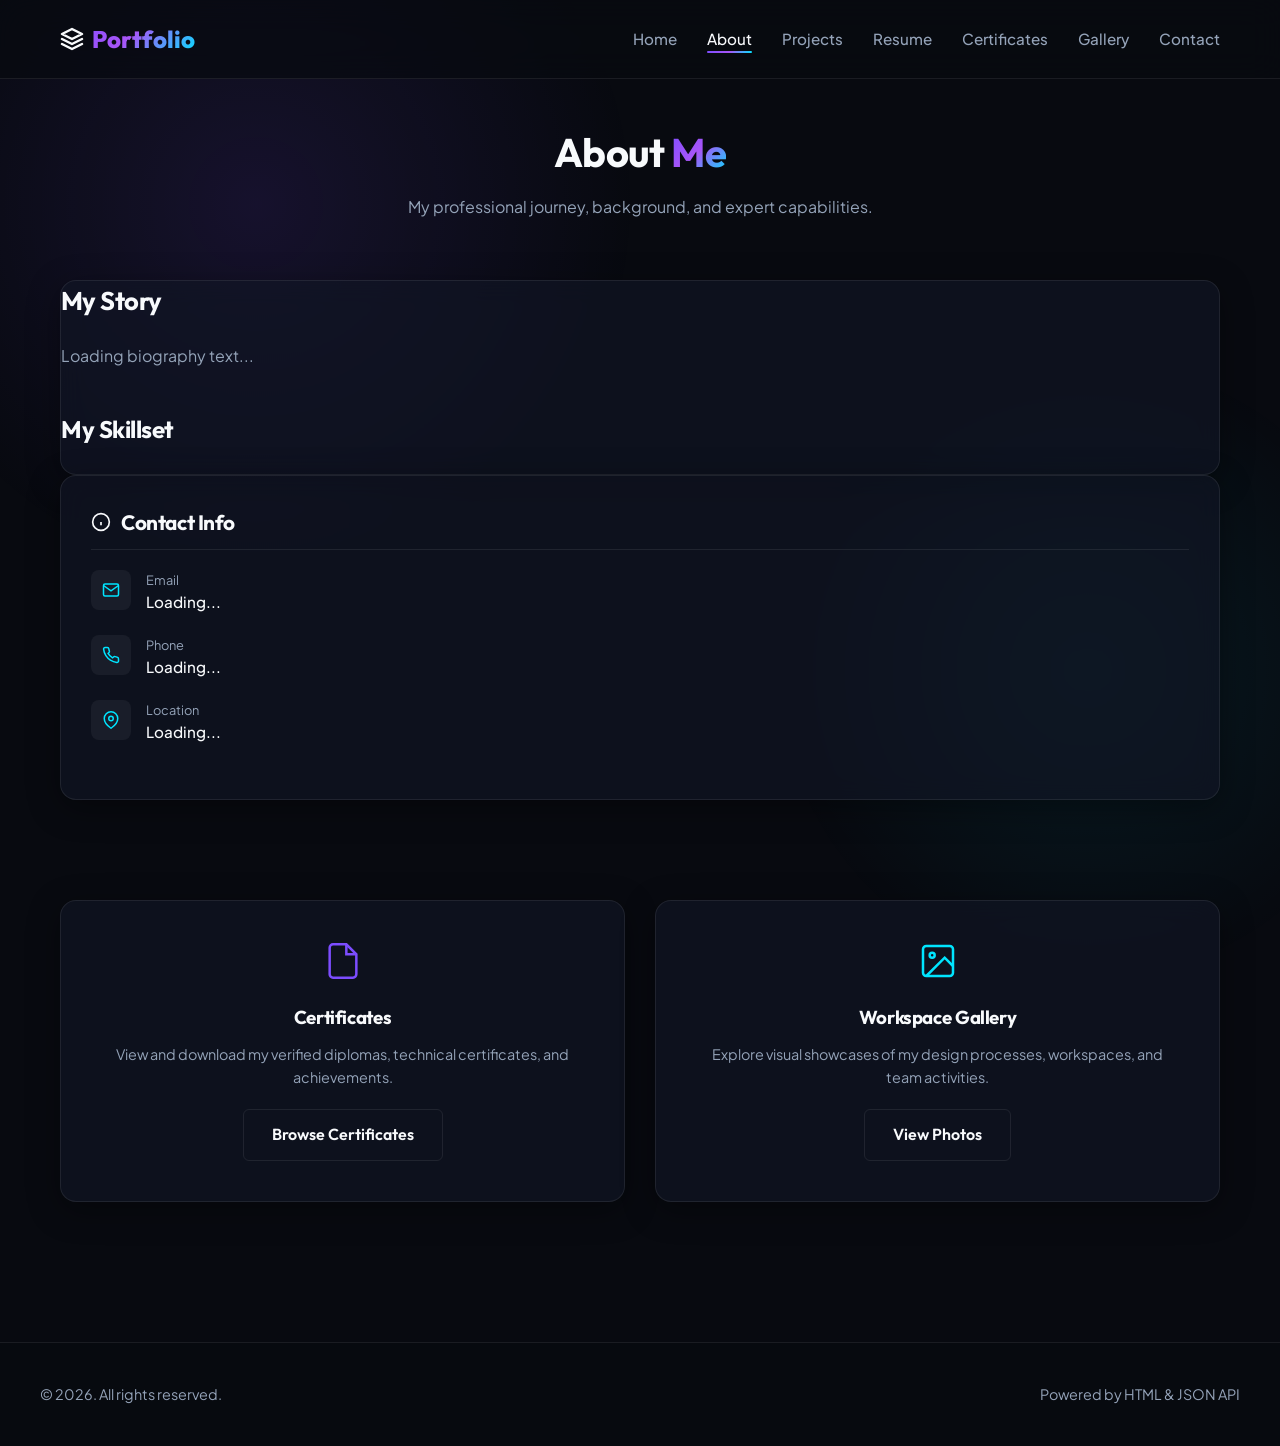
==== about.html @ 1389468d "FIle Added" ====
<!DOCTYPE html>
<html lang="en">
<head>
    <meta charset="UTF-8">
    <meta name="viewport" content="width=device-width, initial-scale=1.0">
    <title>About Me | Portfolio</title>
    
    <!-- Meta SEO -->
    <meta name="description" content="Learn more about my professional journey, skills, and background.">
    <meta name="author" content="Portfolio User">
    
    <!-- CSS Styles -->
    <link rel="stylesheet" href="css/style.css">
    <link rel="stylesheet" href="css/responsive.css">
</head>
<body>

    <!-- Header Navigation -->
    <header class="navbar">
        <div class="nav-container">
            <a href="index.html" class="logo">
                <svg width="24" height="24" viewBox="0 0 24 24" fill="none" stroke="currentColor" stroke-width="2.5" stroke-linecap="round" stroke-linejoin="round">
                    <polygon points="12 2 2 7 12 12 22 7 12 2"></polygon>
                    <polyline points="2 17 12 22 22 17"></polyline>
                    <polyline points="2 12 12 17 22 12"></polyline>
                </svg>
                <span>Portfolio</span>
            </a>
            
            <nav>
                <ul class="nav-links">
                    <li><a href="index.html">Home</a></li>
                    <li><a href="about.html">About</a></li>
                    <li><a href="projects.html">Projects</a></li>
                    <li><a href="resume.html">Resume</a></li>
                    <li><a href="certificates.html">Certificates</a></li>
                    <li><a href="gallery.html">Gallery</a></li>
                    <li><a href="contact.html">Contact</a></li>
                </ul>
            </nav>
            
            <button class="nav-toggle" aria-label="Toggle navigation Menu">
                &#9776;
            </button>
        </div>
    </header>

    <main class="container">
        <div class="section-header">
            <h1 class="section-title">About <span>Me</span></h1>
            <p class="section-subtitle">My professional journey, background, and expert capabilities.</p>
        </div>

        <div class="about-grid">
            <!-- Biography Details Card -->
            <div class="about-details glass-panel">
                <h2 style="font-family: var(--font-heading); margin-bottom: 20px; font-size: 1.6rem;">My <span>Story</span></h2>
                <div class="bio-text" style="line-height: 1.8; color: var(--text-muted);" id="bio-long">
                    Loading biography text...
                </div>

                <!-- Technical Skills (Visual representation) -->
                <div class="skills-wrapper" style="margin-top: 40px;">
                    <h2 class="skills-title">My Skillset</h2>
                    <div class="skills-grid" id="skills-grid-container">
                        <!-- Loaded dynamically -->
                    </div>
                </div>
            </div>

            <!-- Contact Info Sidebar -->
            <aside class="about-sidebar glass-panel">
                <h3 class="sidebar-title">
                    <svg width="20" height="20" viewBox="0 0 24 24" fill="none" stroke="currentColor" stroke-width="2">
                        <circle cx="12" cy="12" r="10"></circle>
                        <line x1="12" y1="16" x2="12" y2="12"></line>
                        <line x1="12" y1="8" x2="12.01" y2="8"></line>
                    </svg>
                    Contact Info
                </h3>
                
                <ul class="contact-info-list">
                    <li class="contact-info-item">
                        <div class="contact-info-icon">
                            <svg width="18" height="18" viewBox="0 0 24 24" fill="none" stroke="currentColor" stroke-width="2">
                                <path d="M4 4h16c1.1 0 2 .9 2 2v12c0 1.1-.9 2-2 2H4c-1.1 0-2-.9-2-2V6c0-1.1.9-2 2-2z"></path>
                                <polyline points="22,6 12,13 2,6"></polyline>
                            </svg>
                        </div>
                        <div>
                            <div class="contact-info-label">Email</div>
                            <div class="contact-info-value" id="profile-email-container">
                                Loading...
                            </div>
                        </div>
                    </li>

                    <li class="contact-info-item">
                        <div class="contact-info-icon">
                            <svg width="18" height="18" viewBox="0 0 24 24" fill="none" stroke="currentColor" stroke-width="2">
                                <path d="M22 16.92v3a2 2 0 0 1-2.18 2 19.79 19.79 0 0 1-8.63-3.07 19.5 19.5 0 0 1-6-6 19.79 19.79 0 0 1-3.07-8.67A2 2 0 0 1 4.11 2h3a2 2 0 0 1 2 1.72 12.84 12.84 0 0 0 .7 2.81 2 2 0 0 1-.45 2.11L8.09 9.91a16 16 0 0 0 6 6l1.27-1.27a2 2 0 0 1 2.11-.45 12.84 12.84 0 0 0 2.81.7A2 2 0 0 1 22 16.92z"></path>
                            </svg>
                        </div>
                        <div>
                            <div class="contact-info-label">Phone</div>
                            <div class="contact-info-value" id="profile-phone-container">
                                Loading...
                            </div>
                        </div>
                    </li>

                    <li class="contact-info-item">
                        <div class="contact-info-icon">
                            <svg width="18" height="18" viewBox="0 0 24 24" fill="none" stroke="currentColor" stroke-width="2">
                                <path d="M21 10c0 7-9 13-9 13s-9-6-9-13a9 9 0 0 1 18 0z"></path>
                                <circle cx="12" cy="10" r="3"></circle>
                            </svg>
                        </div>
                        <div>
                            <div class="contact-info-label">Location</div>
                            <div class="contact-info-value" id="profile-location">Loading...</div>
                        </div>
                    </li>
                </ul>

                <div class="social-links" id="sidebar-socials" style="margin-top: 25px;">
                    <!-- Loaded dynamically -->
                </div>
            </aside>
        </div>

        <!-- Quick Navigation Highlights -->
        <section style="margin-top: 100px; display: grid; grid-template-columns: 1fr 1fr; gap: 30px;">
            <div class="glass-panel" style="padding: 40px; text-align: center;">
                <svg width="40" height="40" viewBox="0 0 24 24" fill="none" stroke="currentColor" stroke-width="1.5" style="color: var(--primary); margin-bottom: 15px;">
                    <path d="M14 2H6a2 2 0 0 0-2 2v16a2 2 0 0 0 2 2h12a2 2 0 0 0 2-2V8z"></path>
                    <polyline points="14 2 14 8 20 8"></polyline>
                </svg>
                <h3 style="font-family: var(--font-heading); margin-bottom: 10px;">Certificates</h3>
                <p style="color: var(--text-muted); font-size: 0.9rem; margin-bottom: 20px;">View and download my verified diplomas, technical certificates, and achievements.</p>
                <a href="certificates.html" class="btn btn-secondary btn-sm" style="border-radius: 6px;">Browse Certificates</a>
            </div>

            <div class="glass-panel" style="padding: 40px; text-align: center;">
                <svg width="40" height="40" viewBox="0 0 24 24" fill="none" stroke="currentColor" stroke-width="1.5" style="color: var(--accent); margin-bottom: 15px;">
                    <rect x="3" y="3" width="18" height="18" rx="2" ry="2"></rect>
                    <circle cx="8.5" cy="8.5" r="1.5"></circle>
                    <polyline points="21 15 16 10 5 21"></polyline>
                </svg>
                <h3 style="font-family: var(--font-heading); margin-bottom: 10px;">Workspace Gallery</h3>
                <p style="color: var(--text-muted); font-size: 0.9rem; margin-bottom: 20px;">Explore visual showcases of my design processes, workspaces, and team activities.</p>
                <a href="gallery.html" class="btn btn-secondary btn-sm" style="border-radius: 6px;">View Photos</a>
            </div>
        </section>
    </main>

    <!-- Footer Section -->
    <footer class="footer">
        <div class="footer-container">
            <p>&copy; 2026. All rights reserved.</p>
            <p>Powered by HTML & JSON API</p>
        </div>
    </footer>

    <!-- Client Script -->
    <script src="js/script.js"></script>
    <script>
        // Custom platform to icon helper in Javascript
        function getSocialIconJS(platform) {
            const plat = platform.toLowerCase().trim();
            if (plat === 'github') return `<svg width="20" height="20" viewBox="0 0 24 24" fill="none" stroke="currentColor" stroke-width="2" stroke-linecap="round" stroke-linejoin="round"><path d="M9 19c-5 1.5-5-2.5-7-3m14 6v-3.87a3.37 3.37 0 0 0-.94-2.61c3.14-.35 6.44-1.54 6.44-7A5.44 5.44 0 0 0 20 4.77 5.07 5.07 0 0 0 19.91 1S18.73.65 16 2.48a13.38 13.38 0 0 0-7 0C6.27.65 5.09 1 5.09 1A5.07 5.07 0 0 0 5 4.77a5.44 5.44 0 0 0-1.5 3.78c0 5.42 3.3 6.61 6.44 7A3.37 3.37 0 0 0 9 18.13V22"></path></svg>`;
            if (plat === 'linkedin') return `<svg width="20" height="20" viewBox="0 0 24 24" fill="none" stroke="currentColor" stroke-width="2" stroke-linecap="round" stroke-linejoin="round"><path d="M16 8a6 6 0 0 1 6 6v7h-4v-7a2 2 0 0 0-2-2 2 2 0 0 0-2 2v7h-4v-7a6 6 0 0 1 6-6z"></path><rect x="2" y="9" width="4" height="12"></rect><circle cx="4" cy="4" r="2"></circle></svg>`;
            if (plat === 'twitter' || plat === 'x') return `<svg width="20" height="20" viewBox="0 0 24 24" fill="none" stroke="currentColor" stroke-width="2" stroke-linecap="round" stroke-linejoin="round"><path d="M23 3a10.9 10.9 0 0 1-3.14 1.53 4.48 4.48 0 0 0-7.86 3v1A10.66 10.66 0 0 1 3 4s-4 9 5 13a11.64 11.64 0 0 1-7 2c9 5 20 0 20-11.5a4.5 4.5 0 0 0-.08-.83A7.72 7.72 0 0 0 23 3z"></path></svg>`;
            if (plat === 'instagram') return `<svg width="20" height="20" viewBox="0 0 24 24" fill="none" stroke="currentColor" stroke-width="2" stroke-linecap="round" stroke-linejoin="round"><rect x="2" y="2" width="20" height="20" rx="5" ry="5"></rect><path d="M16 11.37A4 4 0 1 1 12.63 8 4 4 0 0 1 16 11.37z"></path><line x1="17.5" y1="6.5" x2="17.51" y2="6.5"></line></svg>`;
            if (plat === 'facebook') return `<svg width="20" height="20" viewBox="0 0 24 24" fill="none" stroke="currentColor" stroke-width="2" stroke-linecap="round" stroke-linejoin="round"><path d="M18 2h-3a5 5 0 0 0-5 5v3H7v4h3v8h4v-8h3l1-4h-4V7a1 1 0 0 1 1-1h3z"></path></svg>`;
            if (plat === 'youtube') return `<svg width="20" height="20" viewBox="0 0 24 24" fill="none" stroke="currentColor" stroke-width="2" stroke-linecap="round" stroke-linejoin="round"><path d="M22.54 6.42a2.78 2.78 0 0 0-1.94-2C18.88 4 12 4 12 4s-6.88 0-8.6.46a2.78 2.78 0 0 0-1.94 2A29 29 0 0 0 1 11.75a29 29 0 0 0 .46 5.33A2.78 2.78 0 0 0 3.4 19c1.72.46 8.6.46 8.6.46s6.88 0 8.6-.46a2.78 2.78 0 0 0 1.94-2 29 29 0 0 0 .46-5.25 29 29 0 0 0-.46-5.33z"></path><polygon points="9.75 15.02 15.5 11.75 9.75 8.48 9.75 15.02"></polygon></svg>`;
            if (plat === 'dribbble') return `<svg width="20" height="20" viewBox="0 0 24 24" fill="none" stroke="currentColor" stroke-width="2" stroke-linecap="round" stroke-linejoin="round"><circle cx="12" cy="12" r="10"></circle><path d="M8.56 2.75c4.37 6.03 6.02 9.42 8.03 17.72m2.54-15.38c-3.72 4.35-8.94 5.66-16.88 5.85m19.5 1.9c-3.5-.49-11.05 1-11.6 8.56"></path></svg>`;
            return `<svg width="20" height="20" viewBox="0 0 24 24" fill="none" stroke="currentColor" stroke-width="2" stroke-linecap="round" stroke-linejoin="round"><circle cx="12" cy="12" r="10"></circle><line x1="2" y1="12" x2="22" y2="12"></line><path d="M12 2a15.3 15.3 0 0 1 4 10 15.3 15.3 0 0 1-4 10 15.3 15.3 0 0 1-4-10 15.3 15.3 0 0 1 4-10z"></path></svg>`;
        }

        document.addEventListener('profileLoaded', (e) => {
            const data = e.detail;
            const profile = data.profile;
            const skills = data.skills;
            const socials = data.socials;
            
            // Set Page Title
            document.title = `About Me | ${profile.full_name}`;
            
            // Fill Bio
            document.getElementById('bio-long').innerHTML = profile.bio_long ? profile.bio_long.replace(/\n/g, '<br>') : 'No biography provided.';
            
            // Fill Contact info
            document.getElementById('profile-email-container').innerHTML = `<a href="mailto:${profile.email}">${profile.email}</a>`;
            document.getElementById('profile-phone-container').innerHTML = `<a href="tel:${profile.phone}">${profile.phone}</a>`;
            document.getElementById('profile-location').textContent = profile.location;
            
            // Fill Skills Grid
            const skillsContainer = document.getElementById('skills-grid-container');
            if (skills.length > 0) {
                skillsContainer.innerHTML = '';
                skills.forEach(skill => {
                    skillsContainer.innerHTML += `
                        <div class="skill-bar-wrapper">
                            <div class="skill-info">
                                <span>${skill.name}</span>
                                <span>${skill.percentage}%</span>
                            </div>
                            <div class="skill-track">
                                <div class="skill-progress" data-percent="${skill.percentage}"></div>
                            </div>
                        </div>
                    `;
                });

                // Initialize intersection observer on newly loaded skill progress bars
                setTimeout(initSkillsProgressObserver, 100);
            } else {
                skillsContainer.innerHTML = `<p style="color: var(--text-muted); font-size: 0.95rem;">No skills listed yet.</p>`;
            }

            // Fill Socials
            const socialsContainer = document.getElementById('sidebar-socials');
            if (socials.length > 0) {
                socialsContainer.innerHTML = '';
                socials.forEach(soc => {
                    socialsContainer.innerHTML += `
                        <a href="${soc.url}" target="_blank" class="social-btn" aria-label="${soc.platform} Profile">
                            ${getSocialIconJS(soc.platform)}
                        </a>
                    `;
                });
            } else {
                socialsContainer.innerHTML = '';
            }
        });

        // Initialize progress bars since they are rendered dynamically
        function initSkillsProgressObserver() {
            const skillBars = document.querySelectorAll('.skill-progress');
            const skillObserver = new IntersectionObserver((entries, observer) => {
                entries.forEach(entry => {
                    if (entry.isIntersecting) {
                        const bar = entry.target;
                        const percent = bar.getAttribute('data-percent');
                        bar.style.width = percent + '%';
                        observer.unobserve(bar);
                    }
                });
            }, {
                threshold: 0.1
            });

            skillBars.forEach(bar => {
                skillObserver.observe(bar);
            });
        }
    </script>
</body>
</html>
---- css/style.css ----
/* css/style.css - Main Portfolio Style Sheet */

/* Imports */
@import url('https://fonts.googleapis.com/css2?family=Outfit:wght@300;400;500;600;700;800&family=Plus+Jakarta+Sans:wght@300;400;500;600;700&display=swap');

/* CSS Variables */
:root {
    --bg-dark: #080a10;
    --bg-card: rgba(17, 22, 37, 0.65);
    --bg-card-hover: rgba(25, 32, 53, 0.85);
    --border-color: rgba(255, 255, 255, 0.08);
    --border-color-hover: rgba(124, 77, 255, 0.3);
    
    --primary: #7c4dff;
    --primary-gradient: linear-gradient(135deg, #7c4dff 0%, #a855f7 50%, #00e5ff 100%);
    --accent: #00e5ff;
    --text-main: #f8fafc;
    --text-muted: #94a3b8;
    
    --glow-shadow: 0 0 20px rgba(124, 77, 255, 0.25);
    --card-shadow: 0 8px 32px 0 rgba(0, 0, 0, 0.37);
    --transition-smooth: all 0.35s cubic-bezier(0.4, 0, 0.2, 1);
    --font-heading: 'Outfit', sans-serif;
    --font-body: 'Plus Jakarta Sans', sans-serif;
}

/* Reset and Global Styles */
* {
    margin: 0;
    padding: 0;
    box-sizing: border-box;
    scroll-behavior: smooth;
}

body {
    background-color: var(--bg-dark);
    color: var(--text-main);
    font-family: var(--font-body);
    line-height: 1.6;
    overflow-x: hidden;
    position: relative;
}

/* Decorative Background Gradients */
body::before {
    content: '';
    position: fixed;
    top: -20%;
    left: -10%;
    width: 60vw;
    height: 60vw;
    background: radial-gradient(circle, rgba(124, 77, 255, 0.12) 0%, rgba(0,0,0,0) 70%);
    z-index: -1;
    pointer-events: none;
}

body::after {
    content: '';
    position: fixed;
    bottom: -10%;
    right: -10%;
    width: 50vw;
    height: 50vw;
    background: radial-gradient(circle, rgba(0, 229, 255, 0.08) 0%, rgba(0,0,0,0) 70%);
    z-index: -1;
    pointer-events: none;
}

/* Typography */
h1, h2, h3, h4, h5, h6 {
    font-family: var(--font-heading);
    font-weight: 700;
    letter-spacing: -0.02em;
    color: var(--text-main);
}

a {
    color: inherit;
    text-decoration: none;
    transition: var(--transition-smooth);
}

/* Custom Scrollbar */
::-webkit-scrollbar {
    width: 8px;
}
::-webkit-scrollbar-track {
    background: var(--bg-dark);
}
::-webkit-scrollbar-thumb {
    background: rgba(124, 77, 255, 0.3);
    border-radius: 4px;
}
::-webkit-scrollbar-thumb:hover {
    background: rgba(124, 77, 255, 0.6);
}

/* Glassmorphic Utilities */
.glass-panel {
    background: var(--bg-card);
    backdrop-filter: blur(12px);
    -webkit-backdrop-filter: blur(12px);
    border: 1px solid var(--border-color);
    border-radius: 16px;
    box-shadow: var(--card-shadow);
    transition: var(--transition-smooth);
}

.glass-panel:hover {
    border-color: var(--border-color-hover);
    background: var(--bg-card-hover);
}

/* Navigation Bar */
.navbar {
    position: fixed;
    top: 0;
    width: 100%;
    z-index: 1000;
    background: rgba(8, 10, 16, 0.7);
    backdrop-filter: blur(16px);
    -webkit-backdrop-filter: blur(16px);
    border-bottom: 1px solid var(--border-color);
}

.nav-container {
    max-width: 1200px;
    margin: 0 auto;
    display: flex;
    justify-content: space-between;
    align-items: center;
    padding: 20px;
}

.logo {
    font-family: var(--font-heading);
    font-size: 1.5rem;
    font-weight: 800;
    background: var(--primary-gradient);
    -webkit-background-clip: text;
    -webkit-text-fill-color: transparent;
    display: flex;
    align-items: center;
    gap: 8px;
}

.nav-links {
    display: flex;
    gap: 30px;
    list-style: none;
}

.nav-links a {
    font-weight: 500;
    font-size: 0.95rem;
    position: relative;
    padding: 5px 0;
    color: var(--text-muted);
}

.nav-links a:hover,
.nav-links a.active {
    color: var(--text-main);
}

.nav-links a::after {
    content: '';
    position: absolute;
    bottom: 0;
    left: 0;
    width: 0;
    height: 2px;
    background: var(--primary-gradient);
    transition: var(--transition-smooth);
    border-radius: 2px;
}

.nav-links a:hover::after,
.nav-links a.active::after {
    width: 100%;
}

.nav-toggle {
    display: none;
    background: none;
    border: none;
    color: var(--text-main);
    font-size: 1.5rem;
    cursor: pointer;
}

/* Buttons */
.btn {
    display: inline-flex;
    align-items: center;
    justify-content: center;
    gap: 8px;
    padding: 12px 28px;
    border-radius: 50px;
    font-family: var(--font-heading);
    font-weight: 600;
    cursor: pointer;
    transition: var(--transition-smooth);
}

.btn-primary {
    background: var(--primary-gradient);
    color: #ffffff;
    border: none;
    box-shadow: var(--glow-shadow);
}

.btn-primary:hover {
    transform: translateY(-3px);
    box-shadow: 0 0 30px rgba(124, 77, 255, 0.45);
}

.btn-secondary {
    background: transparent;
    color: var(--text-main);
    border: 1px solid var(--border-color);
}

.btn-secondary:hover {
    background: rgba(255, 255, 255, 0.05);
    border-color: var(--text-muted);
    transform: translateY(-3px);
}

/* Page Container Layout */
.container {
    max-width: 1200px;
    margin: 0 auto;
    padding: 120px 20px 80px 20px;
    min-height: calc(100vh - 100px);
}

/* Hero Section */
.hero-section {
    display: flex;
    align-items: center;
    justify-content: space-between;
    gap: 50px;
    min-height: 70vh;
}

.hero-content {
    flex: 1;
}

.badge {
    background: rgba(124, 77, 255, 0.1);
    color: var(--accent);
    border: 1px solid rgba(124, 77, 255, 0.25);
    padding: 6px 16px;
    border-radius: 50px;
    font-size: 0.85rem;
    font-weight: 600;
    letter-spacing: 0.05em;
    display: inline-block;
    margin-bottom: 20px;
    box-shadow: inset 0 0 8px rgba(124, 77, 255, 0.1);
}

.hero-title {
    font-size: 3.5rem;
    line-height: 1.1;
    margin-bottom: 20px;
}

.hero-title span {
    background: var(--primary-gradient);
    -webkit-background-clip: text;
    -webkit-text-fill-color: transparent;
}

.hero-description {
    color: var(--text-muted);
    font-size: 1.1rem;
    margin-bottom: 35px;
    max-width: 550px;
}

.hero-actions {
    display: flex;
    gap: 15px;
}

.hero-visual {
    flex: 0 0 400px;
    display: flex;
    justify-content: center;
    position: relative;
}

.profile-img-container {
    width: 320px;
    height: 320px;
    border-radius: 50%;
    padding: 6px;
    background: var(--primary-gradient);
    box-shadow: var(--glow-shadow);
    position: relative;
}

.profile-img-container::before {
    content: '';
    position: absolute;
    top: -15px;
    left: -15px;
    right: -15px;
    bottom: -15px;
    border-radius: 50%;
    border: 2px dashed rgba(124, 77, 255, 0.3);
    animation: rotate 60s linear infinite;
}

@keyframes rotate {
    from { transform: rotate(0deg); }
    to { transform: rotate(360deg); }
}

.profile-img {
    width: 100%;
    height: 100%;
    border-radius: 50%;
    object-fit: cover;
    background: var(--bg-dark);
}

.profile-placeholder {
    width: 100%;
    height: 100%;
    border-radius: 50%;
    background: radial-gradient(circle, #1a1e36 0%, #0d0f17 100%);
    display: flex;
    flex-direction: column;
    align-items: center;
    justify-content: center;
    color: var(--text-muted);
}

.profile-placeholder svg {
    width: 80px;
    height: 80px;
    color: var(--primary);
    margin-bottom: 10px;
}

/* Sections Global */
.section-header {
    text-align: center;
    margin-bottom: 60px;
}

.section-title {
    font-size: 2.5rem;
    position: relative;
    display: inline-block;
}

.section-title span {
    background: var(--primary-gradient);
    -webkit-background-clip: text;
    -webkit-text-fill-color: transparent;
}

.section-subtitle {
    color: var(--text-muted);
    font-size: 1rem;
    margin-top: 10px;
}

/* Grid Layouts */
.grid-3 {
    display: grid;
    grid-template-columns: repeat(auto-fill, minmax(340px, 1fr));
    gap: 30px;
}

.grid-2 {
    display: grid;
    grid-template-columns: repeat(auto-fill, minmax(480px, 1fr));
    gap: 35px;
}

/* Project Cards */
.project-card {
    display: flex;
    flex-direction: column;
    overflow: hidden;
    height: 100%;
}

.project-img-wrapper {
    position: relative;
    height: 200px;
    overflow: hidden;
    border-bottom: 1px solid var(--border-color);
}

.project-img {
    width: 100%;
    height: 100%;
    object-fit: cover;
    transition: var(--transition-smooth);
}

.project-card:hover .project-img {
    transform: scale(1.08);
}

.project-card-content {
    padding: 24px;
    display: flex;
    flex-direction: column;
    flex-grow: 1;
}

.project-title {
    font-size: 1.3rem;
    margin-bottom: 12px;
    transition: var(--transition-smooth);
}

.project-card:hover .project-title {
    color: var(--accent);
}

.project-desc {
    color: var(--text-muted);
    font-size: 0.92rem;
    margin-bottom: 20px;
    flex-grow: 1;
}

.project-tags {
    display: flex;
    flex-wrap: wrap;
    gap: 8px;
    margin-bottom: 20px;
}

.project-tag {
    background: rgba(255, 255, 255, 0.05);
    color: var(--text-main);
    padding: 4px 10px;
    border-radius: 4px;
    font-size: 0.75rem;
    border: 1px solid var(--border-color);
}

.project-link {
    display: inline-flex;
    align-items: center;
    gap: 6px;
    font-size: 0.9rem;
    font-weight: 600;
    color: var(--primary);
}

.project-link:hover {
    color: var(--accent);
    gap: 10px;
}

/* Document & Gallery lists */
.doc-card {
    padding: 20px;
    display: flex;
    align-items: center;
    justify-content: space-between;
    gap: 15px;
}

.doc-info {
    display: flex;
    align-items: center;
    gap: 15px;
}

.doc-icon {
    width: 48px;
    height: 48px;
    background: rgba(124, 77, 255, 0.1);
    border-radius: 10px;
    display: flex;
    align-items: center;
    justify-content: center;
    color: var(--primary);
}

.doc-name {
    font-weight: 600;
    font-size: 1rem;
}

.doc-meta {
    color: var(--text-muted);
    font-size: 0.8rem;
    margin-top: 2px;
}

.doc-download-btn {
    width: 40px;
    height: 40px;
    border-radius: 50%;
    background: rgba(255,255,255,0.05);
    border: 1px solid var(--border-color);
    display: flex;
    align-items: center;
    justify-content: center;
    color: var(--text-main);
    transition: var(--transition-smooth);
}

.doc-download-btn:hover {
    background: var(--primary);
    border-color: var(--primary);
    color: #fff;
    transform: translateY(-2px);
}

/* Gallery Section */
.gallery-grid {
    display: grid;
    grid-template-columns: repeat(auto-fill, minmax(240px, 1fr));
    gap: 20px;
    margin-top: 40px;
}

.gallery-item {
    position: relative;
    border-radius: 12px;
    overflow: hidden;
    height: 200px;
    cursor: pointer;
}

.gallery-item img {
    width: 100%;
    height: 100%;
    object-fit: cover;
    transition: var(--transition-smooth);
}

.gallery-overlay {
    position: absolute;
    top: 0;
    left: 0;
    width: 100%;
    height: 100%;
    background: rgba(8, 10, 16, 0.8);
    display: flex;
    align-items: center;
    justify-content: center;
    padding: 15px;
    text-align: center;
    opacity: 0;
    transition: var(--transition-smooth);
}

.gallery-item:hover img {
    transform: scale(1.08);
}

.gallery-item:hover .gallery-overlay {
    opacity: 1;
}

.gallery-title {
    color: #fff;
    font-size: 1rem;
    font-weight: 600;
}

/* About Details Page */
.about-layout {
    display: flex;
    gap: 60px;
    align-items: flex-start;
}

.about-bio-wrapper {
    flex: 3;
}

.about-bio-text {
    font-size: 1.05rem;
    color: var(--text-muted);
    line-height: 1.8;
}

.about-bio-text p {
    margin-bottom: 20px;
}

.skills-wrapper {
    margin-top: 40px;
}

.skills-title {
    font-size: 1.5rem;
    margin-bottom: 25px;
}

.skills-grid {
    display: grid;
    grid-template-columns: 1fr 1fr;
    gap: 20px 40px;
}

.skill-bar-wrapper {
    margin-bottom: 10px;
}

.skill-info {
    display: flex;
    justify-content: space-between;
    margin-bottom: 8px;
    font-weight: 500;
    font-size: 0.95rem;
}

.skill-track {
    height: 6px;
    background: rgba(255, 255, 255, 0.08);
    border-radius: 3px;
    overflow: hidden;
}

.skill-progress {
    height: 100%;
    background: var(--primary-gradient);
    border-radius: 3px;
    width: 0;
    transition: width 1.5s ease-out;
}

.about-sidebar {
    flex: 2;
    padding: 30px;
}

.sidebar-title {
    font-size: 1.3rem;
    margin-bottom: 20px;
    display: flex;
    align-items: center;
    gap: 10px;
    border-bottom: 1px solid var(--border-color);
    padding-bottom: 10px;
}

.contact-info-list {
    list-style: none;
    display: flex;
    flex-direction: column;
    gap: 20px;
}

.contact-info-item {
    display: flex;
    gap: 15px;
    align-items: flex-start;
}

.contact-info-icon {
    width: 40px;
    height: 40px;
    border-radius: 8px;
    background: rgba(255, 255, 255, 0.05);
    display: flex;
    align-items: center;
    justify-content: center;
    color: var(--accent);
    flex-shrink: 0;
}

.contact-info-label {
    font-size: 0.8rem;
    color: var(--text-muted);
}

.contact-info-value {
    font-weight: 500;
    font-size: 0.95rem;
}

/* Contact page styles & form */
.contact-layout {
    display: grid;
    grid-template-columns: 2fr 3fr;
    gap: 40px;
}

.form-group {
    margin-bottom: 20px;
}

.form-group label {
    display: block;
    font-size: 0.9rem;
    margin-bottom: 8px;
    color: var(--text-muted);
    font-weight: 500;
}

.form-control {
    width: 100%;
    background: rgba(255, 255, 255, 0.03);
    border: 1px solid var(--border-color);
    border-radius: 8px;
    padding: 12px 16px;
    color: var(--text-main);
    font-family: var(--font-body);
    font-size: 0.95rem;
    transition: var(--transition-smooth);
}

.form-control:focus {
    outline: none;
    border-color: var(--primary);
    background: rgba(255, 255, 255, 0.06);
    box-shadow: 0 0 10px rgba(124, 77, 255, 0.15);
}

textarea.form-control {
    resize: vertical;
    min-height: 140px;
}

.contact-alert {
    padding: 15px;
    border-radius: 8px;
    margin-bottom: 20px;
    font-weight: 500;
}

.contact-alert-success {
    background: rgba(16, 185, 129, 0.1);
    color: #10b981;
    border: 1px solid rgba(16, 185, 129, 0.2);
}

.contact-alert-danger {
    background: rgba(239, 68, 68, 0.1);
    color: #ef4444;
    border: 1px solid rgba(239, 68, 68, 0.2);
}

/* Social Icon Row */
.social-links {
    display: flex;
    gap: 15px;
    margin-top: 30px;
}

.social-btn {
    width: 44px;
    height: 44px;
    border-radius: 50%;
    background: rgba(255, 255, 255, 0.04);
    border: 1px solid var(--border-color);
    display: flex;
    align-items: center;
    justify-content: center;
    color: var(--text-muted);
    transition: var(--transition-smooth);
}

.social-btn:hover {
    color: #ffffff;
    background: var(--primary);
    border-color: var(--primary);
    transform: translateY(-3px);
    box-shadow: var(--glow-shadow);
}

/* Footer */
.footer {
    border-top: 1px solid var(--border-color);
    background: rgba(8, 10, 16, 0.9);
    padding: 40px 20px;
    margin-top: 60px;
}

.footer-container {
    max-width: 1200px;
    margin: 0 auto;
    display: flex;
    justify-content: space-between;
    align-items: center;
    color: var(--text-muted);
    font-size: 0.9rem;
}

/* Image Modal Viewer */
.modal {
    display: none;
    position: fixed;
    top: 0;
    left: 0;
    width: 100%;
    height: 100%;
    background: rgba(8, 10, 16, 0.95);
    z-index: 2000;
    align-items: center;
    justify-content: center;
    padding: 20px;
}

.modal-content-wrapper {
    position: relative;
    max-width: 900px;
    width: 100%;
    text-align: center;
}

.modal-img {
    max-width: 100%;
    max-height: 80vh;
    border-radius: 8px;
    border: 1px solid var(--border-color);
}

.modal-caption {
    margin-top: 15px;
    font-family: var(--font-heading);
    font-size: 1.2rem;
    color: #fff;
}

.modal-close {
    position: absolute;
    top: -50px;
    right: 0;
    font-size: 2.5rem;
    color: #fff;
    cursor: pointer;
    background: none;
    border: none;
}
---- css/responsive.css ----
/* css/responsive.css - Responsive Media Queries */

@media screen and (max-width: 992px) {
    /* Hero section adjust */
    .hero-section {
        flex-direction: column-reverse;
        gap: 40px;
        text-align: center;
        padding-top: 40px;
        min-height: auto;
    }

    .hero-description {
        margin-left: auto;
        margin-right: auto;
    }

    .hero-actions {
        justify-content: center;
    }

    .hero-visual {
        flex: 0 0 auto;
    }

    .profile-img-container {
        width: 260px;
        height: 260px;
    }

    /* About page layout */
    .about-layout {
        flex-direction: column;
        gap: 40px;
    }

    .about-sidebar {
        width: 100%;
        flex: auto;
    }

    /* Contact layout */
    .contact-layout {
        grid-template-columns: 1fr;
        gap: 30px;
    }
}

@media screen and (max-width: 768px) {
    .container {
        padding-top: 100px;
        padding-bottom: 40px;
    }

    /* Hero heading adjust */
    .hero-title {
        font-size: 2.5rem;
    }

    /* Section headings adjust */
    .section-title {
        font-size: 2rem;
    }

    /* Navigation styling for mobile */
    .nav-toggle {
        display: block;
        z-index: 1100;
    }

    .nav-links {
        position: fixed;
        top: 0;
        right: -100%;
        width: 280px;
        height: 100vh;
        background: rgba(13, 15, 23, 0.98);
        backdrop-filter: blur(20px);
        -webkit-backdrop-filter: blur(20px);
        border-left: 1px solid var(--border-color);
        flex-direction: column;
        padding: 100px 40px 40px 40px;
        gap: 25px;
        transition: var(--transition-smooth);
        z-index: 1050;
    }

    .nav-links.active {
        right: 0;
    }

    /* Grids scaling down */
    .grid-3, .grid-2 {
        grid-template-columns: 1fr;
        gap: 20px;
    }

    .skills-grid {
        grid-template-columns: 1fr;
        gap: 15px;
    }

    .footer-container {
        flex-direction: column;
        gap: 15px;
        text-align: center;
    }
}

@media screen and (max-width: 480px) {
    .hero-title {
        font-size: 2rem;
    }

    .hero-actions {
        flex-direction: column;
        width: 100%;
    }

    .hero-actions .btn {
        width: 100%;
    }

    .profile-img-container {
        width: 220px;
        height: 220px;
    }
}
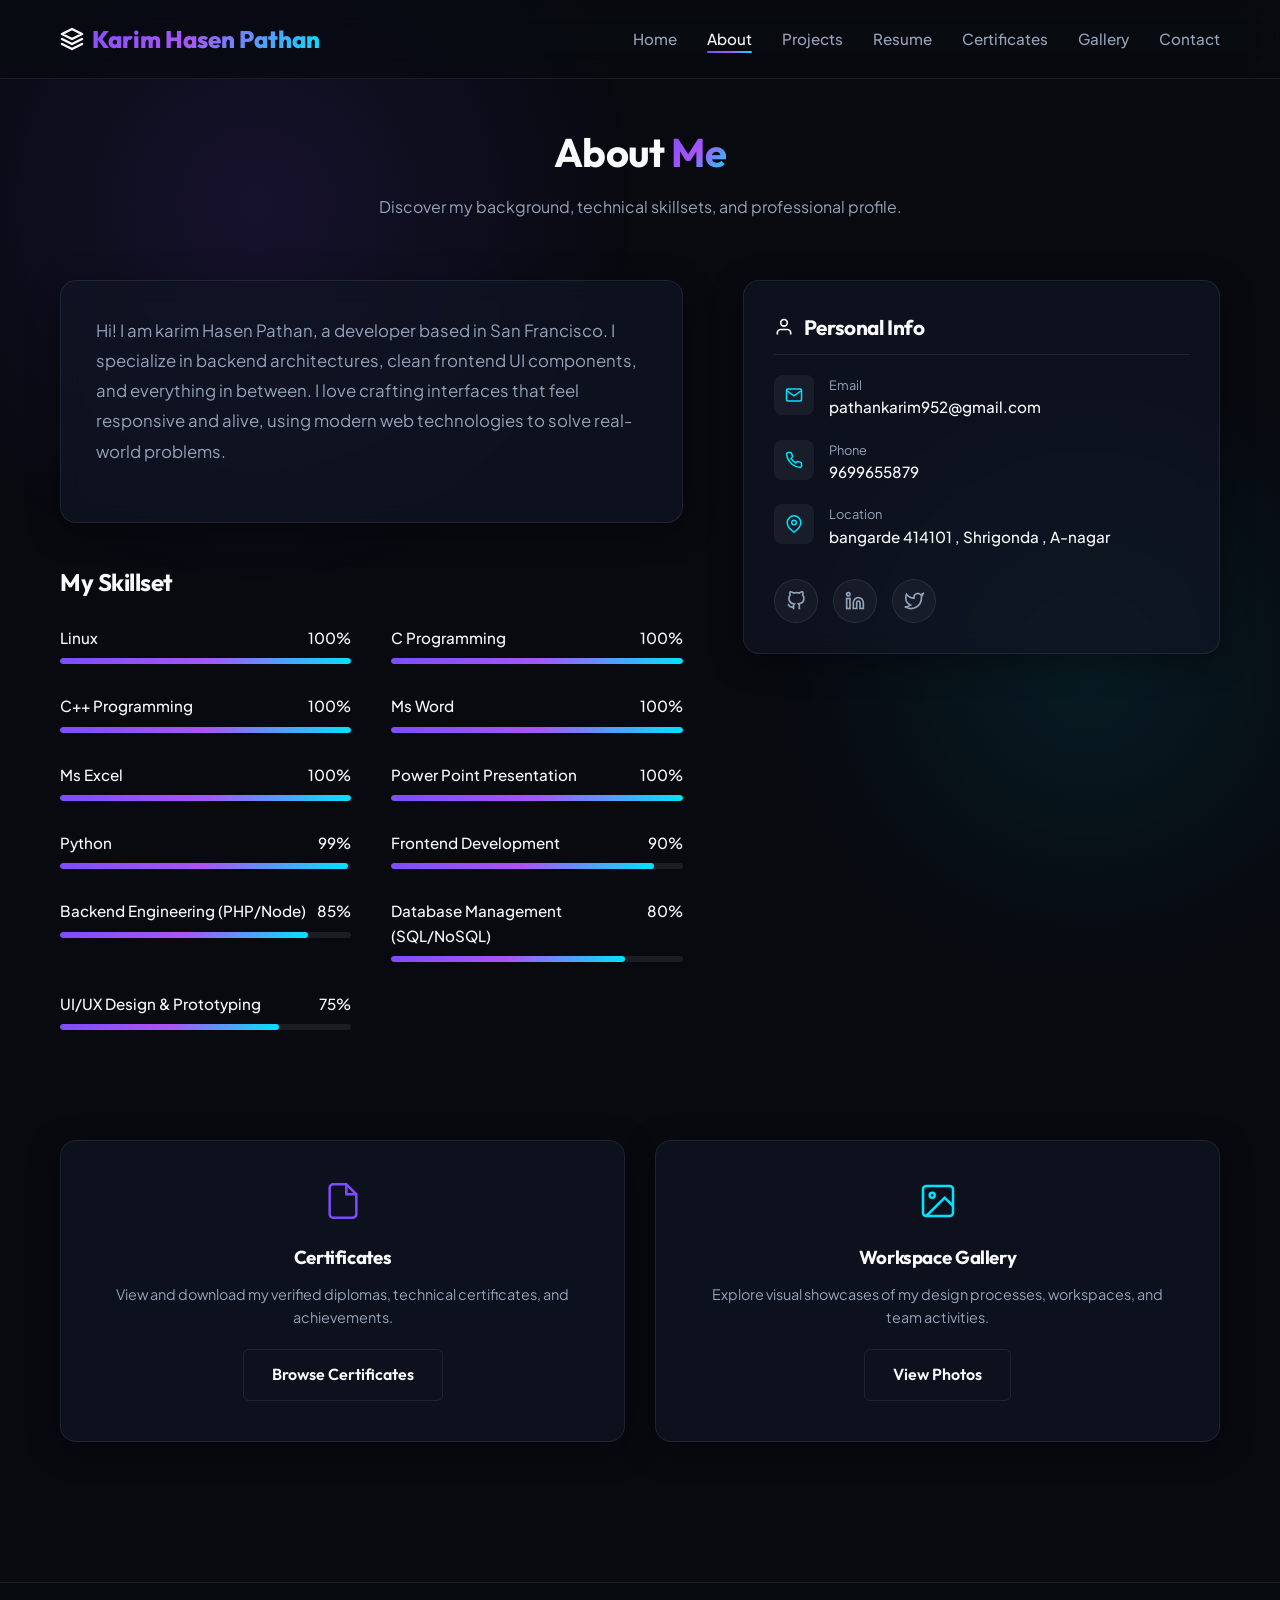
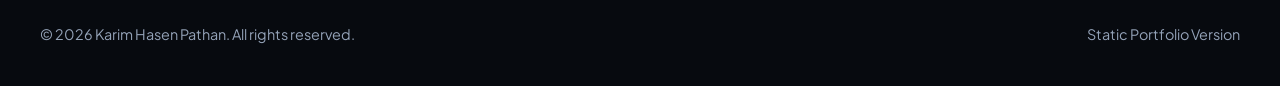
==== commit 8e2dfcc2: "updated data" ====
--- a/about.html
+++ b/about.html
@@ -3,19 +3,13 @@
 <head>
     <meta charset="UTF-8">
     <meta name="viewport" content="width=device-width, initial-scale=1.0">
-    <title>About Me | Portfolio</title>
-    
-    <!-- Meta SEO -->
-    <meta name="description" content="Learn more about my professional journey, skills, and background.">
-    <meta name="author" content="Portfolio User">
-    
-    <!-- CSS Styles -->
+    <title>Karim Hasen Pathan | Cyber Security and Ethical Hacker,Creative Full-Stack Developer</title>
+    <meta name="description" content="Portfolio of Karim Hasen Pathan - Cyber Security and Ethical Hacker,Creative Full-Stack Developer. Explore my projects, certificates, documents, and contact me.">
+    <meta name="author" content="Karim Hasen Pathan">
     <link rel="stylesheet" href="css/style.css">
     <link rel="stylesheet" href="css/responsive.css">
 </head>
 <body>
-
-    <!-- Header Navigation -->
     <header class="navbar">
         <div class="nav-container">
             <a href="index.html" class="logo">
@@ -24,7 +18,7 @@
                     <polyline points="2 17 12 22 22 17"></polyline>
                     <polyline points="2 12 12 17 22 12"></polyline>
                 </svg>
-                <span>Portfolio</span>
+                <span>Karim Hasen Pathan</span>
             </a>
             
             <nav>
@@ -45,216 +39,239 @@
         </div>
     </header>
 
-    <main class="container">
-        <div class="section-header">
-            <h1 class="section-title">About <span>Me</span></h1>
-            <p class="section-subtitle">My professional journey, background, and expert capabilities.</p>
-        </div>
-
-        <div class="about-grid">
-            <!-- Biography Details Card -->
-            <div class="about-details glass-panel">
-                <h2 style="font-family: var(--font-heading); margin-bottom: 20px; font-size: 1.6rem;">My <span>Story</span></h2>
-                <div class="bio-text" style="line-height: 1.8; color: var(--text-muted);" id="bio-long">
-                    Loading biography text...
-                </div>
-
-                <!-- Technical Skills (Visual representation) -->
-                <div class="skills-wrapper" style="margin-top: 40px;">
-                    <h2 class="skills-title">My Skillset</h2>
-                    <div class="skills-grid" id="skills-grid-container">
-                        <!-- Loaded dynamically -->
-                    </div>
+<main class="container">
+    <div class="section-header">
+        <h1 class="section-title">About <span>Me</span></h1>
+        <p class="section-subtitle">Discover my background, technical skillsets, and professional profile.</p>
+    </div>
+
+    <!-- About Layout Grid -->
+    <div class="about-layout">
+        
+        <!-- Bio and Skills Area -->
+        <div class="about-bio-wrapper">
+            <div class="glass-panel" style="padding: 35px; margin-bottom: 40px;">
+                <div class="about-bio-text">
+                    <p>Hi! I am karim Hasen Pathan, a developer based in San Francisco. I specialize in backend architectures, clean frontend UI components, and everything in between. I love crafting interfaces that feel responsive and alive, using modern web technologies to solve real-world problems.</p>
                 </div>
             </div>
 
-            <!-- Contact Info Sidebar -->
-            <aside class="about-sidebar glass-panel">
-                <h3 class="sidebar-title">
-                    <svg width="20" height="20" viewBox="0 0 24 24" fill="none" stroke="currentColor" stroke-width="2">
-                        <circle cx="12" cy="12" r="10"></circle>
-                        <line x1="12" y1="16" x2="12" y2="12"></line>
-                        <line x1="12" y1="8" x2="12.01" y2="8"></line>
-                    </svg>
-                    Contact Info
-                </h3>
-                
-                <ul class="contact-info-list">
-                    <li class="contact-info-item">
-                        <div class="contact-info-icon">
-                            <svg width="18" height="18" viewBox="0 0 24 24" fill="none" stroke="currentColor" stroke-width="2">
-                                <path d="M4 4h16c1.1 0 2 .9 2 2v12c0 1.1-.9 2-2 2H4c-1.1 0-2-.9-2-2V6c0-1.1.9-2 2-2z"></path>
-                                <polyline points="22,6 12,13 2,6"></polyline>
-                            </svg>
-                        </div>
-                        <div>
-                            <div class="contact-info-label">Email</div>
-                            <div class="contact-info-value" id="profile-email-container">
-                                Loading...
-                            </div>
-                        </div>
-                    </li>
-
-                    <li class="contact-info-item">
-                        <div class="contact-info-icon">
-                            <svg width="18" height="18" viewBox="0 0 24 24" fill="none" stroke="currentColor" stroke-width="2">
-                                <path d="M22 16.92v3a2 2 0 0 1-2.18 2 19.79 19.79 0 0 1-8.63-3.07 19.5 19.5 0 0 1-6-6 19.79 19.79 0 0 1-3.07-8.67A2 2 0 0 1 4.11 2h3a2 2 0 0 1 2 1.72 12.84 12.84 0 0 0 .7 2.81 2 2 0 0 1-.45 2.11L8.09 9.91a16 16 0 0 0 6 6l1.27-1.27a2 2 0 0 1 2.11-.45 12.84 12.84 0 0 0 2.81.7A2 2 0 0 1 22 16.92z"></path>
-                            </svg>
-                        </div>
-                        <div>
-                            <div class="contact-info-label">Phone</div>
-                            <div class="contact-info-value" id="profile-phone-container">
-                                Loading...
-                            </div>
-                        </div>
-                    </li>
-
-                    <li class="contact-info-item">
-                        <div class="contact-info-icon">
-                            <svg width="18" height="18" viewBox="0 0 24 24" fill="none" stroke="currentColor" stroke-width="2">
-                                <path d="M21 10c0 7-9 13-9 13s-9-6-9-13a9 9 0 0 1 18 0z"></path>
-                                <circle cx="12" cy="10" r="3"></circle>
-                            </svg>
-                        </div>
-                        <div>
-                            <div class="contact-info-label">Location</div>
-                            <div class="contact-info-value" id="profile-location">Loading...</div>
-                        </div>
-                    </li>
-                </ul>
-
-                <div class="social-links" id="sidebar-socials" style="margin-top: 25px;">
-                    <!-- Loaded dynamically -->
+            <!-- Technical Skills (Visual representation) -->
+            <div class="skills-wrapper">
+                <h2 class="skills-title">My Skillset</h2>
+                <div class="skills-grid">
+                    <div class="skill-bar-wrapper">
+                        <div class="skill-info">
+                            <span>Linux</span>
+                            <span>100%</span>
+                        </div>
+                        <div class="skill-track">
+                            <div class="skill-progress" data-percent="100" style="width: 100%;"></div>
+                        </div>
+                    </div>
+                    <div class="skill-bar-wrapper">
+                        <div class="skill-info">
+                            <span>C Programming</span>
+                            <span>100%</span>
+                        </div>
+                        <div class="skill-track">
+                            <div class="skill-progress" data-percent="100" style="width: 100%;"></div>
+                        </div>
+                    </div>
+                    <div class="skill-bar-wrapper">
+                        <div class="skill-info">
+                            <span>C++ Programming</span>
+                            <span>100%</span>
+                        </div>
+                        <div class="skill-track">
+                            <div class="skill-progress" data-percent="100" style="width: 100%;"></div>
+                        </div>
+                    </div>
+                    <div class="skill-bar-wrapper">
+                        <div class="skill-info">
+                            <span>Ms Word</span>
+                            <span>100%</span>
+                        </div>
+                        <div class="skill-track">
+                            <div class="skill-progress" data-percent="100" style="width: 100%;"></div>
+                        </div>
+                    </div>
+                    <div class="skill-bar-wrapper">
+                        <div class="skill-info">
+                            <span>Ms Excel</span>
+                            <span>100%</span>
+                        </div>
+                        <div class="skill-track">
+                            <div class="skill-progress" data-percent="100" style="width: 100%;"></div>
+                        </div>
+                    </div>
+                    <div class="skill-bar-wrapper">
+                        <div class="skill-info">
+                            <span>Power Point Presentation</span>
+                            <span>100%</span>
+                        </div>
+                        <div class="skill-track">
+                            <div class="skill-progress" data-percent="100" style="width: 100%;"></div>
+                        </div>
+                    </div>
+                    <div class="skill-bar-wrapper">
+                        <div class="skill-info">
+                            <span>Python</span>
+                            <span>99%</span>
+                        </div>
+                        <div class="skill-track">
+                            <div class="skill-progress" data-percent="99" style="width: 99%;"></div>
+                        </div>
+                    </div>
+                    <div class="skill-bar-wrapper">
+                        <div class="skill-info">
+                            <span>Frontend Development</span>
+                            <span>90%</span>
+                        </div>
+                        <div class="skill-track">
+                            <div class="skill-progress" data-percent="90" style="width: 90%;"></div>
+                        </div>
+                    </div>
+                    <div class="skill-bar-wrapper">
+                        <div class="skill-info">
+                            <span>Backend Engineering (PHP/Node)</span>
+                            <span>85%</span>
+                        </div>
+                        <div class="skill-track">
+                            <div class="skill-progress" data-percent="85" style="width: 85%;"></div>
+                        </div>
+                    </div>
+                    <div class="skill-bar-wrapper">
+                        <div class="skill-info">
+                            <span>Database Management (SQL/NoSQL)</span>
+                            <span>80%</span>
+                        </div>
+                        <div class="skill-track">
+                            <div class="skill-progress" data-percent="80" style="width: 80%;"></div>
+                        </div>
+                    </div>
+                    <div class="skill-bar-wrapper">
+                        <div class="skill-info">
+                            <span>UI/UX Design & Prototyping</span>
+                            <span>75%</span>
+                        </div>
+                        <div class="skill-track">
+                            <div class="skill-progress" data-percent="75" style="width: 75%;"></div>
+                        </div>
+                    </div>
                 </div>
-            </aside>
-        </div>
-
-        <!-- Quick Navigation Highlights -->
-        <section style="margin-top: 100px; display: grid; grid-template-columns: 1fr 1fr; gap: 30px;">
-            <div class="glass-panel" style="padding: 40px; text-align: center;">
-                <svg width="40" height="40" viewBox="0 0 24 24" fill="none" stroke="currentColor" stroke-width="1.5" style="color: var(--primary); margin-bottom: 15px;">
-                    <path d="M14 2H6a2 2 0 0 0-2 2v16a2 2 0 0 0 2 2h12a2 2 0 0 0 2-2V8z"></path>
-                    <polyline points="14 2 14 8 20 8"></polyline>
+            </div>
+        </div>
+
+        <!-- Contact Info Sidebar -->
+        <aside class="about-sidebar glass-panel">
+            <h3 class="sidebar-title">
+                <svg width="20" height="20" viewBox="0 0 24 24" fill="none" stroke="currentColor" stroke-width="2">
+                    <path d="M20 21v-2a4 4 0 0 0-4-4H8a4 4 0 0 0-4 4v2"></path>
+                    <circle cx="12" cy="7" r="4"></circle>
                 </svg>
-                <h3 style="font-family: var(--font-heading); margin-bottom: 10px;">Certificates</h3>
-                <p style="color: var(--text-muted); font-size: 0.9rem; margin-bottom: 20px;">View and download my verified diplomas, technical certificates, and achievements.</p>
-                <a href="certificates.html" class="btn btn-secondary btn-sm" style="border-radius: 6px;">Browse Certificates</a>
+                Personal Info
+            </h3>
+            
+            <ul class="contact-info-list">
+                <li class="contact-info-item">
+                    <div class="contact-info-icon">
+                        <svg width="18" height="18" viewBox="0 0 24 24" fill="none" stroke="currentColor" stroke-width="2">
+                            <path d="M4 4h16c1.1 0 2 .9 2 2v12c0 1.1-.9 2-2 2H4c-1.1 0-2-.9-2-2V6c0-1.1.9-2 2-2z"></path>
+                            <polyline points="22,6 12,13 2,6"></polyline>
+                        </svg>
+                    </div>
+                    <div>
+                        <div class="contact-info-label">Email</div>
+                        <div class="contact-info-value">
+                            <a href="mailto:pathankarim952@gmail.com">pathankarim952@gmail.com</a>
+                        </div>
+                    </div>
+                </li>
+
+                <li class="contact-info-item">
+                    <div class="contact-info-icon">
+                        <svg width="18" height="18" viewBox="0 0 24 24" fill="none" stroke="currentColor" stroke-width="2">
+                            <path d="M22 16.92v3a2 2 0 0 1-2.18 2 19.79 19.79 0 0 1-8.63-3.07 19.5 19.5 0 0 1-6-6 19.79 19.79 0 0 1-3.07-8.67A2 2 0 0 1 4.11 2h3a2 2 0 0 1 2 1.72 12.84 12.84 0 0 0 .7 2.81 2 2 0 0 1-.45 2.11L8.09 9.91a16 16 0 0 0 6 6l1.27-1.27a2 2 0 0 1 2.11-.45 12.84 12.84 0 0 0 2.81.7A2 2 0 0 1 22 16.92z"></path>
+                        </svg>
+                    </div>
+                    <div>
+                        <div class="contact-info-label">Phone</div>
+                        <div class="contact-info-value">
+                            <a href="tel:9699655879">9699655879</a>
+                        </div>
+                    </div>
+                </li>
+
+                <li class="contact-info-item">
+                    <div class="contact-info-icon">
+                        <svg width="18" height="18" viewBox="0 0 24 24" fill="none" stroke="currentColor" stroke-width="2">
+                            <path d="M21 10c0 7-9 13-9 13s-9-6-9-13a9 9 0 0 1 18 0z"></path>
+                            <circle cx="12" cy="10" r="3"></circle>
+                        </svg>
+                    </div>
+                    <div>
+                        <div class="contact-info-label">Location</div>
+                        <div class="contact-info-value">bangarde 414101 , Shrigonda , A-nagar</div>
+                    </div>
+                </li>
+            </ul>
+
+            <div class="social-links">
+                <a href="https://github.com" target="_blank" class="social-btn" aria-label="GitHub Profile">
+                    <svg width="20" height="20" viewBox="0 0 24 24" fill="none" stroke="currentColor" stroke-width="2"><path d="M9 19c-5 1.5-5-2.5-7-3m14 6v-3.87a3.37 3.37 0 0 0-.94-2.61c3.14-.35 6.44-1.54 6.44-7A5.44 5.44 0 0 0 20 4.77 5.07 5.07 0 0 0 19.91 1S18.73.65 16 2.48a13.38 13.38 0 0 0-7 0C6.27.65 5.09 1 5.09 1A5.07 5.07 0 0 0 5 4.77a5.44 5.44 0 0 0-1.5 3.78c0 5.42 3.3 6.61 6.44 7A3.37 3.37 0 0 0 9 18.13V22"></path></svg>
+                </a>
+                <a href="https://linkedin.com" target="_blank" class="social-btn" aria-label="LinkedIn Profile">
+                    <svg width="20" height="20" viewBox="0 0 24 24" fill="none" stroke="currentColor" stroke-width="2"><path d="M16 8a6 6 0 0 1 6 6v7h-4v-7a2 2 0 0 0-2-2 2 2 0 0 0-2 2v7h-4v-7a6 6 0 0 1 6-6z"></path><rect x="2" y="9" width="4" height="12"></rect><circle cx="4" cy="4" r="2"></circle></svg>
+                </a>
+                <a href="https://twitter.com" target="_blank" class="social-btn" aria-label="Twitter Profile">
+                    <svg width="20" height="20" viewBox="0 0 24 24" fill="none" stroke="currentColor" stroke-width="2"><path d="M23 3a10.9 10.9 0 0 1-3.14 1.53 4.48 4.48 0 0 0-7.86 3v1A10.66 10.66 0 0 1 3 4s-4 9 5 13a11.64 11.64 0 0 1-7 2c9 5 20 0 20-11.5a4.5 4.5 0 0 0-.08-.83A7.72 7.72 0 0 0 23 3z"></path></svg>
+                </a>
             </div>
-
-            <div class="glass-panel" style="padding: 40px; text-align: center;">
-                <svg width="40" height="40" viewBox="0 0 24 24" fill="none" stroke="currentColor" stroke-width="1.5" style="color: var(--accent); margin-bottom: 15px;">
-                    <rect x="3" y="3" width="18" height="18" rx="2" ry="2"></rect>
-                    <circle cx="8.5" cy="8.5" r="1.5"></circle>
-                    <polyline points="21 15 16 10 5 21"></polyline>
-                </svg>
-                <h3 style="font-family: var(--font-heading); margin-bottom: 10px;">Workspace Gallery</h3>
-                <p style="color: var(--text-muted); font-size: 0.9rem; margin-bottom: 20px;">Explore visual showcases of my design processes, workspaces, and team activities.</p>
-                <a href="gallery.html" class="btn btn-secondary btn-sm" style="border-radius: 6px;">View Photos</a>
-            </div>
-        </section>
-    </main>
-
-    <!-- Footer Section -->
+        </aside>
+    </div>
+
+    <!-- Quick Navigation Highlights -->
+    <section style="margin-top: 100px; display: grid; grid-template-columns: 1fr 1fr; gap: 30px;">
+        <div class="glass-panel" style="padding: 40px; text-align: center;">
+            <svg width="40" height="40" viewBox="0 0 24 24" fill="none" stroke="currentColor" stroke-width="1.5" style="color: var(--primary); margin-bottom: 15px;">
+                <path d="M14 2H6a2 2 0 0 0-2 2v16a2 2 0 0 0 2 2h12a2 2 0 0 0 2-2V8z"></path>
+                <polyline points="14 2 14 8 20 8"></polyline>
+            </svg>
+            <h3 style="font-family: var(--font-heading); margin-bottom: 10px;">Certificates</h3>
+            <p style="color: var(--text-muted); font-size: 0.9rem; margin-bottom: 20px;">View and download my verified diplomas, technical certificates, and achievements.</p>
+            <a href="certificates.html" class="btn btn-secondary btn-sm" style="border-radius: 6px;">Browse Certificates</a>
+        </div>
+
+        <div class="glass-panel" style="padding: 40px; text-align: center;">
+            <svg width="40" height="40" viewBox="0 0 24 24" fill="none" stroke="currentColor" stroke-width="1.5" style="color: var(--accent); margin-bottom: 15px;">
+                <rect x="3" y="3" width="18" height="18" rx="2" ry="2"></rect>
+                <circle cx="8.5" cy="8.5" r="1.5"></circle>
+                <polyline points="21 15 16 10 5 21"></polyline>
+            </svg>
+            <h3 style="font-family: var(--font-heading); margin-bottom: 10px;">Workspace Gallery</h3>
+            <p style="color: var(--text-muted); font-size: 0.9rem; margin-bottom: 20px;">Explore visual showcases of my design processes, workspaces, and team activities.</p>
+            <a href="gallery.html" class="btn btn-secondary btn-sm" style="border-radius: 6px;">View Photos</a>
+        </div>
+    </section>
+</main>
+
     <footer class="footer">
         <div class="footer-container">
-            <p>&copy; 2026. All rights reserved.</p>
-            <p>Powered by HTML & JSON API</p>
+            <p>&copy; 2026 Karim Hasen Pathan. All rights reserved.</p>
+            <p>Static Portfolio Version</p>
         </div>
     </footer>
 
-    <!-- Client Script -->
     <script src="js/script.js"></script>
     <script>
-        // Custom platform to icon helper in Javascript
-        function getSocialIconJS(platform) {
-            const plat = platform.toLowerCase().trim();
-            if (plat === 'github') return `<svg width="20" height="20" viewBox="0 0 24 24" fill="none" stroke="currentColor" stroke-width="2" stroke-linecap="round" stroke-linejoin="round"><path d="M9 19c-5 1.5-5-2.5-7-3m14 6v-3.87a3.37 3.37 0 0 0-.94-2.61c3.14-.35 6.44-1.54 6.44-7A5.44 5.44 0 0 0 20 4.77 5.07 5.07 0 0 0 19.91 1S18.73.65 16 2.48a13.38 13.38 0 0 0-7 0C6.27.65 5.09 1 5.09 1A5.07 5.07 0 0 0 5 4.77a5.44 5.44 0 0 0-1.5 3.78c0 5.42 3.3 6.61 6.44 7A3.37 3.37 0 0 0 9 18.13V22"></path></svg>`;
-            if (plat === 'linkedin') return `<svg width="20" height="20" viewBox="0 0 24 24" fill="none" stroke="currentColor" stroke-width="2" stroke-linecap="round" stroke-linejoin="round"><path d="M16 8a6 6 0 0 1 6 6v7h-4v-7a2 2 0 0 0-2-2 2 2 0 0 0-2 2v7h-4v-7a6 6 0 0 1 6-6z"></path><rect x="2" y="9" width="4" height="12"></rect><circle cx="4" cy="4" r="2"></circle></svg>`;
-            if (plat === 'twitter' || plat === 'x') return `<svg width="20" height="20" viewBox="0 0 24 24" fill="none" stroke="currentColor" stroke-width="2" stroke-linecap="round" stroke-linejoin="round"><path d="M23 3a10.9 10.9 0 0 1-3.14 1.53 4.48 4.48 0 0 0-7.86 3v1A10.66 10.66 0 0 1 3 4s-4 9 5 13a11.64 11.64 0 0 1-7 2c9 5 20 0 20-11.5a4.5 4.5 0 0 0-.08-.83A7.72 7.72 0 0 0 23 3z"></path></svg>`;
-            if (plat === 'instagram') return `<svg width="20" height="20" viewBox="0 0 24 24" fill="none" stroke="currentColor" stroke-width="2" stroke-linecap="round" stroke-linejoin="round"><rect x="2" y="2" width="20" height="20" rx="5" ry="5"></rect><path d="M16 11.37A4 4 0 1 1 12.63 8 4 4 0 0 1 16 11.37z"></path><line x1="17.5" y1="6.5" x2="17.51" y2="6.5"></line></svg>`;
-            if (plat === 'facebook') return `<svg width="20" height="20" viewBox="0 0 24 24" fill="none" stroke="currentColor" stroke-width="2" stroke-linecap="round" stroke-linejoin="round"><path d="M18 2h-3a5 5 0 0 0-5 5v3H7v4h3v8h4v-8h3l1-4h-4V7a1 1 0 0 1 1-1h3z"></path></svg>`;
-            if (plat === 'youtube') return `<svg width="20" height="20" viewBox="0 0 24 24" fill="none" stroke="currentColor" stroke-width="2" stroke-linecap="round" stroke-linejoin="round"><path d="M22.54 6.42a2.78 2.78 0 0 0-1.94-2C18.88 4 12 4 12 4s-6.88 0-8.6.46a2.78 2.78 0 0 0-1.94 2A29 29 0 0 0 1 11.75a29 29 0 0 0 .46 5.33A2.78 2.78 0 0 0 3.4 19c1.72.46 8.6.46 8.6.46s6.88 0 8.6-.46a2.78 2.78 0 0 0 1.94-2 29 29 0 0 0 .46-5.25 29 29 0 0 0-.46-5.33z"></path><polygon points="9.75 15.02 15.5 11.75 9.75 8.48 9.75 15.02"></polygon></svg>`;
-            if (plat === 'dribbble') return `<svg width="20" height="20" viewBox="0 0 24 24" fill="none" stroke="currentColor" stroke-width="2" stroke-linecap="round" stroke-linejoin="round"><circle cx="12" cy="12" r="10"></circle><path d="M8.56 2.75c4.37 6.03 6.02 9.42 8.03 17.72m2.54-15.38c-3.72 4.35-8.94 5.66-16.88 5.85m19.5 1.9c-3.5-.49-11.05 1-11.6 8.56"></path></svg>`;
-            return `<svg width="20" height="20" viewBox="0 0 24 24" fill="none" stroke="currentColor" stroke-width="2" stroke-linecap="round" stroke-linejoin="round"><circle cx="12" cy="12" r="10"></circle><line x1="2" y1="12" x2="22" y2="12"></line><path d="M12 2a15.3 15.3 0 0 1 4 10 15.3 15.3 0 0 1-4 10 15.3 15.3 0 0 1-4-10 15.3 15.3 0 0 1 4-10z"></path></svg>`;
-        }
-
-        document.addEventListener('profileLoaded', (e) => {
-            const data = e.detail;
-            const profile = data.profile;
-            const skills = data.skills;
-            const socials = data.socials;
-            
-            // Set Page Title
-            document.title = `About Me | ${profile.full_name}`;
-            
-            // Fill Bio
-            document.getElementById('bio-long').innerHTML = profile.bio_long ? profile.bio_long.replace(/\n/g, '<br>') : 'No biography provided.';
-            
-            // Fill Contact info
-            document.getElementById('profile-email-container').innerHTML = `<a href="mailto:${profile.email}">${profile.email}</a>`;
-            document.getElementById('profile-phone-container').innerHTML = `<a href="tel:${profile.phone}">${profile.phone}</a>`;
-            document.getElementById('profile-location').textContent = profile.location;
-            
-            // Fill Skills Grid
-            const skillsContainer = document.getElementById('skills-grid-container');
-            if (skills.length > 0) {
-                skillsContainer.innerHTML = '';
-                skills.forEach(skill => {
-                    skillsContainer.innerHTML += `
-                        <div class="skill-bar-wrapper">
-                            <div class="skill-info">
-                                <span>${skill.name}</span>
-                                <span>${skill.percentage}%</span>
-                            </div>
-                            <div class="skill-track">
-                                <div class="skill-progress" data-percent="${skill.percentage}"></div>
-                            </div>
-                        </div>
-                    `;
-                });
-
-                // Initialize intersection observer on newly loaded skill progress bars
-                setTimeout(initSkillsProgressObserver, 100);
-            } else {
-                skillsContainer.innerHTML = `<p style="color: var(--text-muted); font-size: 0.95rem;">No skills listed yet.</p>`;
-            }
-
-            // Fill Socials
-            const socialsContainer = document.getElementById('sidebar-socials');
-            if (socials.length > 0) {
-                socialsContainer.innerHTML = '';
-                socials.forEach(soc => {
-                    socialsContainer.innerHTML += `
-                        <a href="${soc.url}" target="_blank" class="social-btn" aria-label="${soc.platform} Profile">
-                            ${getSocialIconJS(soc.platform)}
-                        </a>
-                    `;
-                });
-            } else {
-                socialsContainer.innerHTML = '';
-            }
+        document.addEventListener("DOMContentLoaded", () => {
+            const skillProgresses = document.querySelectorAll('.skill-progress');
+            skillProgresses.forEach(progress => {
+                const percent = progress.getAttribute('data-percent');
+                progress.style.width = percent + '%';
+            });
         });
-
-        // Initialize progress bars since they are rendered dynamically
-        function initSkillsProgressObserver() {
-            const skillBars = document.querySelectorAll('.skill-progress');
-            const skillObserver = new IntersectionObserver((entries, observer) => {
-                entries.forEach(entry => {
-                    if (entry.isIntersecting) {
-                        const bar = entry.target;
-                        const percent = bar.getAttribute('data-percent');
-                        bar.style.width = percent + '%';
-                        observer.unobserve(bar);
-                    }
-                });
-            }, {
-                threshold: 0.1
-            });
-
-            skillBars.forEach(bar => {
-                skillObserver.observe(bar);
-            });
-        }
     </script>
 </body>
 </html>
